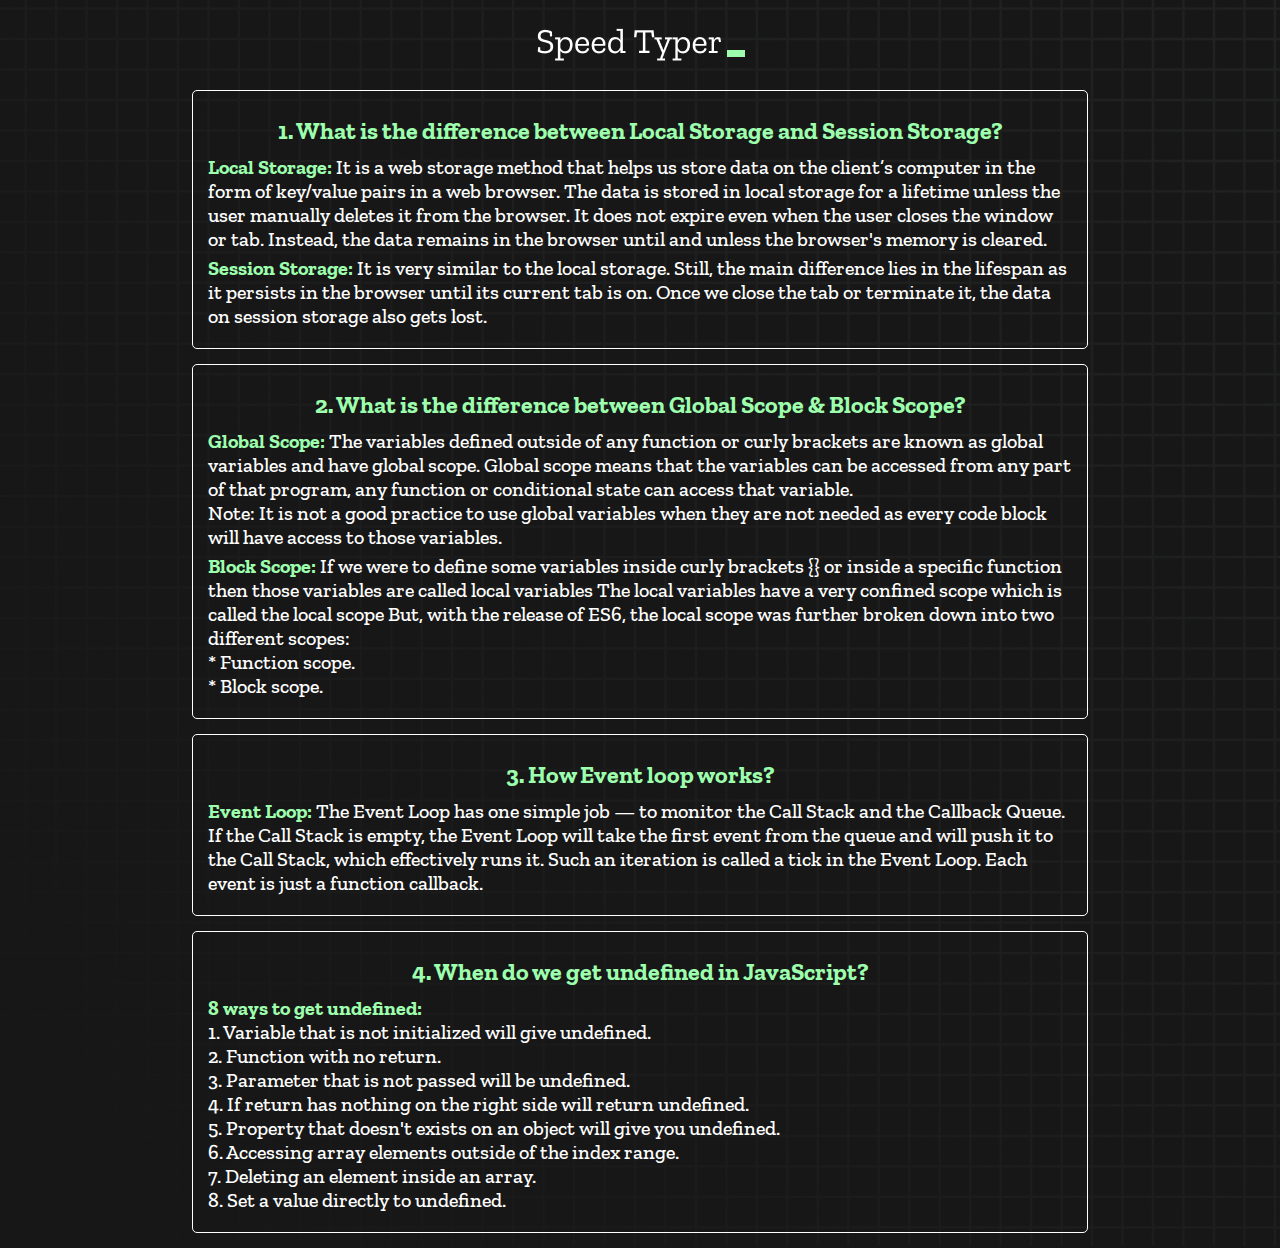
==== blog.html @ 18d4960d "Add the blog page" ====
<!DOCTYPE html>
<html lang="en">
  <head>
    <meta charset="UTF-8" />
    <meta http-equiv="X-UA-Compatible" content="IE=edge" />
    <meta name="viewport" content="width=device-width, initial-scale=1.0" />
    <title>Type Monster</title>
    <link rel="stylesheet" href="styles.css" />
    <link rel="preconnect" href="https://fonts.googleapis.com" />
    <link rel="preconnect" href="https://fonts.gstatic.com" crossorigin />
    <link
      href="https://fonts.googleapis.com/css2?family=Zilla+Slab:wght@300;400;500&display=swap"
      rel="stylesheet"
    />
  </head>
  <body>
    <header>
        <h1 class="title"><img src="./logo.png" /></h1>
    </header>
    <main>
      <main>
        <section id="blogs" class="box-container">
          <article>
            <h2>1. What is the difference between Local Storage and Session Storage?</h2>
            <p>
              <b>Local Storage:</b> It is a web storage method that helps us store data on the client’s computer in the form of key/value pairs in a web browser. The data is stored in local storage for a lifetime unless the user manually deletes it from the browser. It does not expire even when the user closes the window or tab. Instead, the data remains in the browser until and unless the browser's memory is cleared.
            </p>
            <p>
              <b>Session Storage:</b> It is very similar to the local storage. Still, the main difference lies in the lifespan as it persists in the browser until its current tab is on. Once we close the tab or terminate it, the data on session storage also gets lost. 
            </p>
          </article>
          <article>
            <h2>2. What is the difference between Global Scope & Block Scope?</h2>
            <p>
              <b>Global Scope:</b> The variables defined outside of any function or curly brackets are known as global variables and have global scope. Global scope means that the variables can be accessed from any part of that program, any function or conditional state can access that variable. <br>
              Note: It is not a good practice to use global variables when they are not needed as every code block will have access to those variables.
            </p>
            <p>
              <b>Block Scope:</b> If we were to define some variables inside curly brackets {} or inside a specific function then those variables are called local variables The local variables have a very confined scope which is called the local scope But, with the release of ES6, the local scope was further broken down into two different scopes: <br>
              * Function scope. <br>
              * Block scope.
            </p>
          </article>
          <article>
            <h2>3. How Event loop works?</h2>
            <p>
              <b>Event Loop:</b> The Event Loop has one simple job — to monitor the Call Stack and the Callback Queue. If the Call Stack is empty, the Event Loop will take the first event from the queue and will push it to the Call Stack, which effectively runs it.

              Such an iteration is called a tick in the Event Loop. Each event is just a function callback.
            </p>
          </article>
          <article>
            <h2>4. When do we get undefined in JavaScript?</h2>
            <p>
              <b>8 ways to get undefined:</b> <br>
              1. Variable that is not initialized will give undefined. <br> 
              2. Function with no return. <br>
              3. Parameter that is not passed will be undefined. <br>
              4. If return has nothing on the right side will return undefined. <br>
              5. Property that doesn't exists on an object will give you undefined. <br>
              6. Accessing array elements outside of the index range. <br> 
              7. Deleting an element inside an array. <br>
              8. Set a value directly to undefined. <br>
            </p>
          </article>
        </section>
      </main>
    </main>
  </body>
</html>
---- styles.css ----
* {
  padding: 0;
  margin: 0;
  box-sizing: border-box;
}

body {
  background-image: url("./bg.png");
  background-size: cover;
  background-position: left top;
  font-family: "Zilla Slab", serif;
}

.box-container {
  width: 70%;
  margin: 0 auto;
}

#question {
  height: 100px;
  display: flex;
  align-items: center;
  justify-content: center;
  color: white;
  font-size: 25px;
  border-radius: 15px;
  background: rgb(255, 255, 255);
  background: linear-gradient(
    92.49deg,
    rgba(255, 255, 255, 0.1) 0.18%,
    rgba(255, 255, 255, 0.05) 99.85%
  );
  backdrop-filter: blur(5px);
  margin-bottom: 30px;
}

#display {
  height: 100px;
  display: flex;
  flex-wrap: wrap;
  align-items: center;
  padding-left: 5rem;
  color: white;
  font-size: 32px;
  background-color: #171717;
  border: 2px solid #9dffad;
  border-radius: 15px;
}

#countdown {
  position: fixed;
  height: 100vh;
  width: 100vw;
  background-color: rgba(0, 0, 0, 0.8);
  top: 0;
  left: 0;
  display: flex;
  align-items: center;
  justify-content: center;
  font-size: 3rem;
  color: white;
  display: none;
}
#result {
  position: fixed;
  top: 50%; 
  left: 50%;
  transform: translate(-50%, -50%);
  height: 250px;
  width: 400px;
  background-color: #171717;
  border-radius: 15px;
  border: 2px solid #9dffad;
  color: white;
  text-align: center;
  padding: 2rem;
}
#show-time{
  text-align: center;
  color: white;
  margin: 10px 0;
}

.green {
  color: #9dffad;
}
.red {
  color: #eb6565;
}
.bold {
  font-weight: 700;
}
.inactive {
  border: 2px solid white !important;
}
.hidden {
  display: none;
}
.title {
  text-align: center;
  color: white;
  margin: 20px 0;
}

.divider-container {
  height: 80px;
  display: flex;
  justify-content: center;
  align-items: center;
  gap: 15px;
  margin: 0 auto;
}

.line {
  height: 2px;
  background: white;
  width: 100%;
}

.title2 {
  color: white;
  display: block;
}

.buttons {
  display: flex;
  justify-content: center;
  margin: 30px 0;
}
button {
  padding: 10px 20px;
  border: none;
  font-size: 16px;
  font-weight: bold;
  width: 300px;
  height: 50px;
  color: white;
  background-color: #171717;
  border-radius: 10px;
  border: 2px solid #9dffad;
  cursor: pointer;
}

.card {
  width: 100%;
  height: 100%;
  padding: 50px;
  display: flex;
  justify-content: space-between;
  align-items: center;
  padding: 20px 30px;
  color: white;
  border-radius: 15px;
  background: rgb(255, 255, 255);
  background: linear-gradient(
    92.49deg,
    rgba(255, 255, 255, 0.1) 0.18%,
    rgba(255, 255, 255, 0.05) 99.85%
  );
  backdrop-filter: blur(5px);
  margin-bottom: 30px;
}

#modal-background {
  background: rgb(255, 255, 255);
  background: linear-gradient(
    92.49deg,
    rgba(255, 255, 255, 0.1) 0.18%,
    rgba(255, 255, 255, 0.05) 99.85%
  );
  backdrop-filter: blur(5px);
  height: 100vh;
  width: 100%;
  position: fixed;
  top: 0;
}

/* Blogs Section  */

#blogs article {
  color: white;
  border: 1px solid white;
  border-radius: 5px;
  padding: 15px 10px;
  margin-bottom: 15px;
}

#blogs article h2 {
  text-align: center;
  color: #9dffad;
  margin: 10px;
}

#blogs article b {
  color: #9dffad;
}

#blogs article p {
  font-size: 20px;
  font-weight: 500;
  margin: 5px;
}


@media only screen and (max-width: 700px) {
  .box-container {
    padding: 0 20px;
    width: 100%;
  }
  .card {
    flex-direction: column;
  }
}

@media only screen and (min-width: 992px) {
  #histories {
    display: grid;
    grid-auto-flow: row;
    gap: 50px;
    grid-template-columns: repeat(3, 1fr);
    grid-template-rows: repeat(2, 1fr);
  }
  .card {
    flex-direction: column;
  }
}
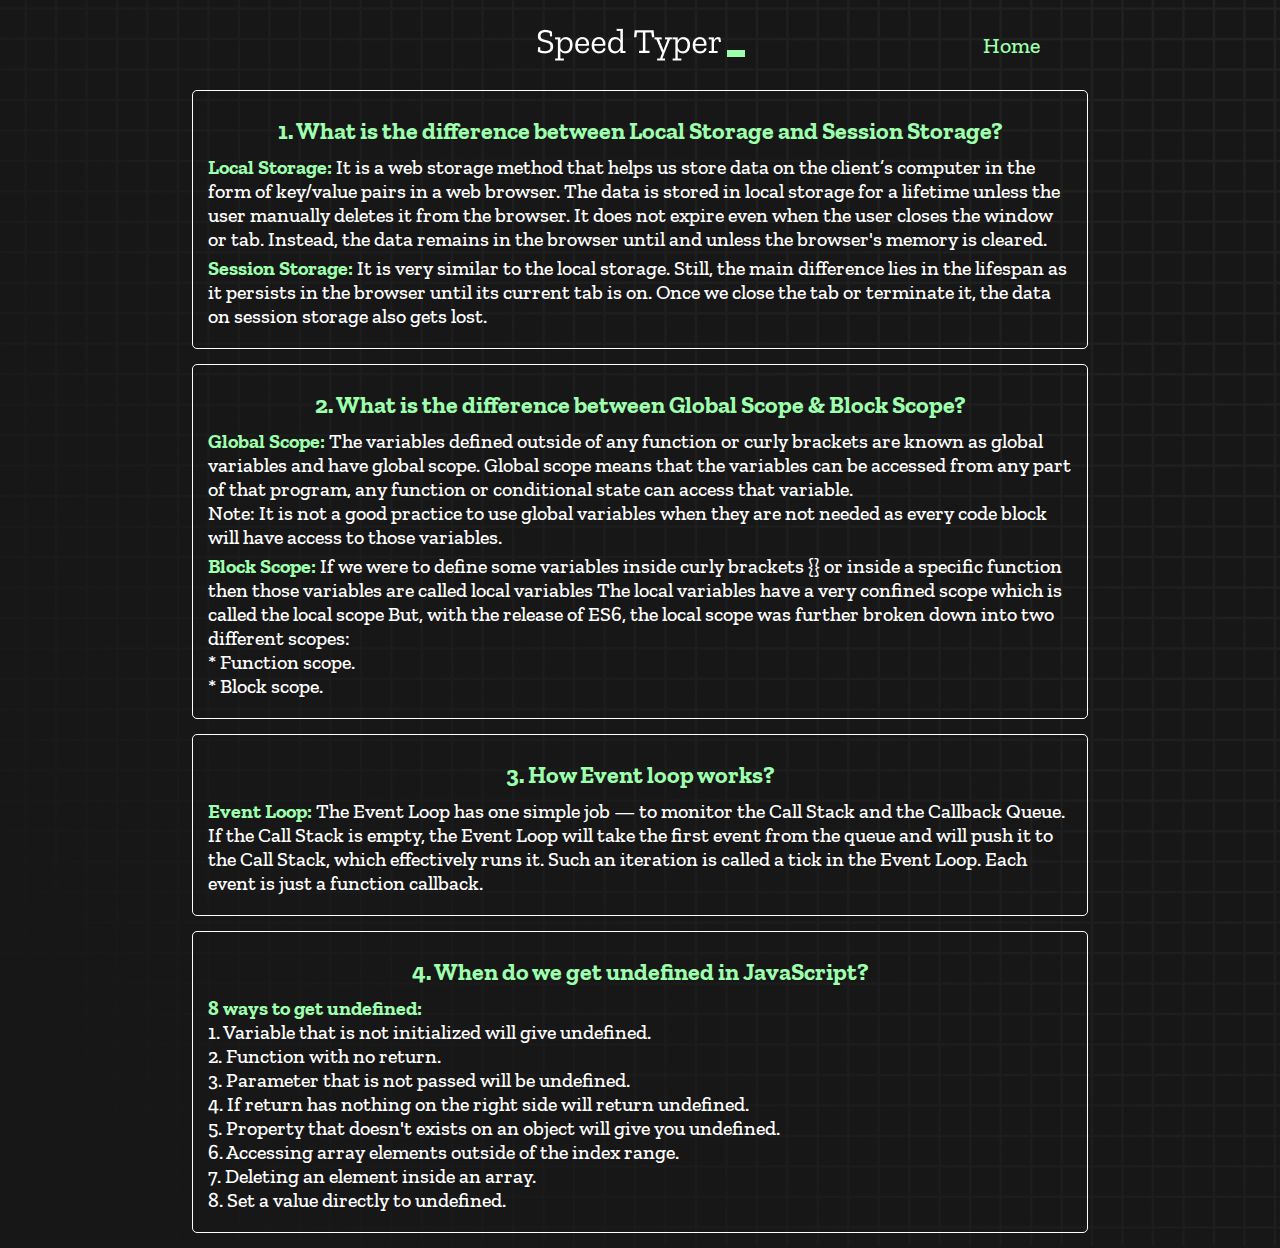
==== commit 316b31c3: "Link the blog page with Home Page" ====
--- a/blog.html
+++ b/blog.html
@@ -16,6 +16,7 @@
   <body>
     <header>
         <h1 class="title"><img src="./logo.png" /></h1>
+        <a id="blog" href="./index.html">Home</a>
     </header>
     <main>
       <main>
--- a/styles.css
+++ b/styles.css
@@ -175,7 +175,27 @@
   top: 0;
 }
 
+header {
+  display: flex;
+  justify-content: center;
+  align-items: center;
+  position: relative;
+}
+
 /* Blogs Section  */
+
+#blog {
+  position: absolute;
+  color: #9dffad;
+  right: 240px;
+  font-size: 22px;
+  font-weight: 500;
+  text-decoration: none;
+}
+
+#blog:hover {
+  color: white;
+}
 
 #blogs article {
   color: white;
@@ -209,6 +229,9 @@
   }
   .card {
     flex-direction: column;
+  }
+  #blog {
+    right: 30px;
   }
 }
 
